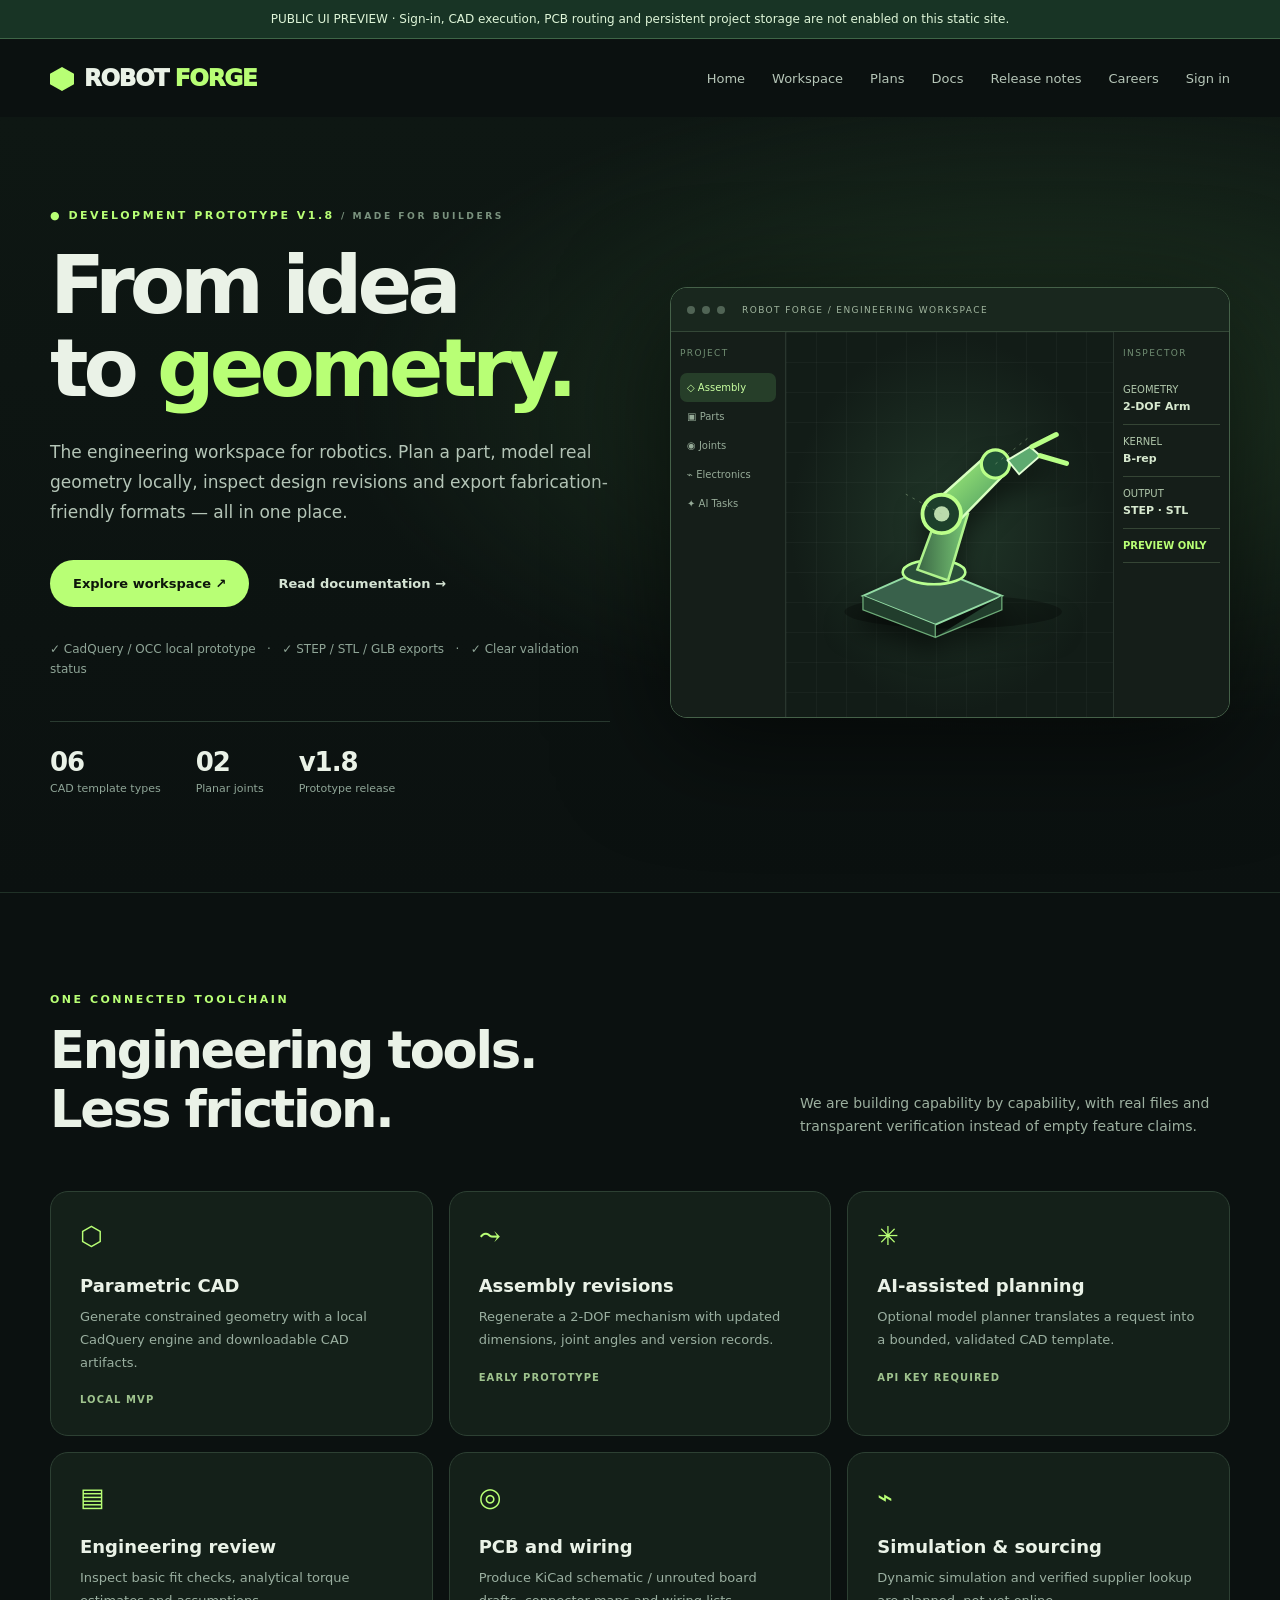
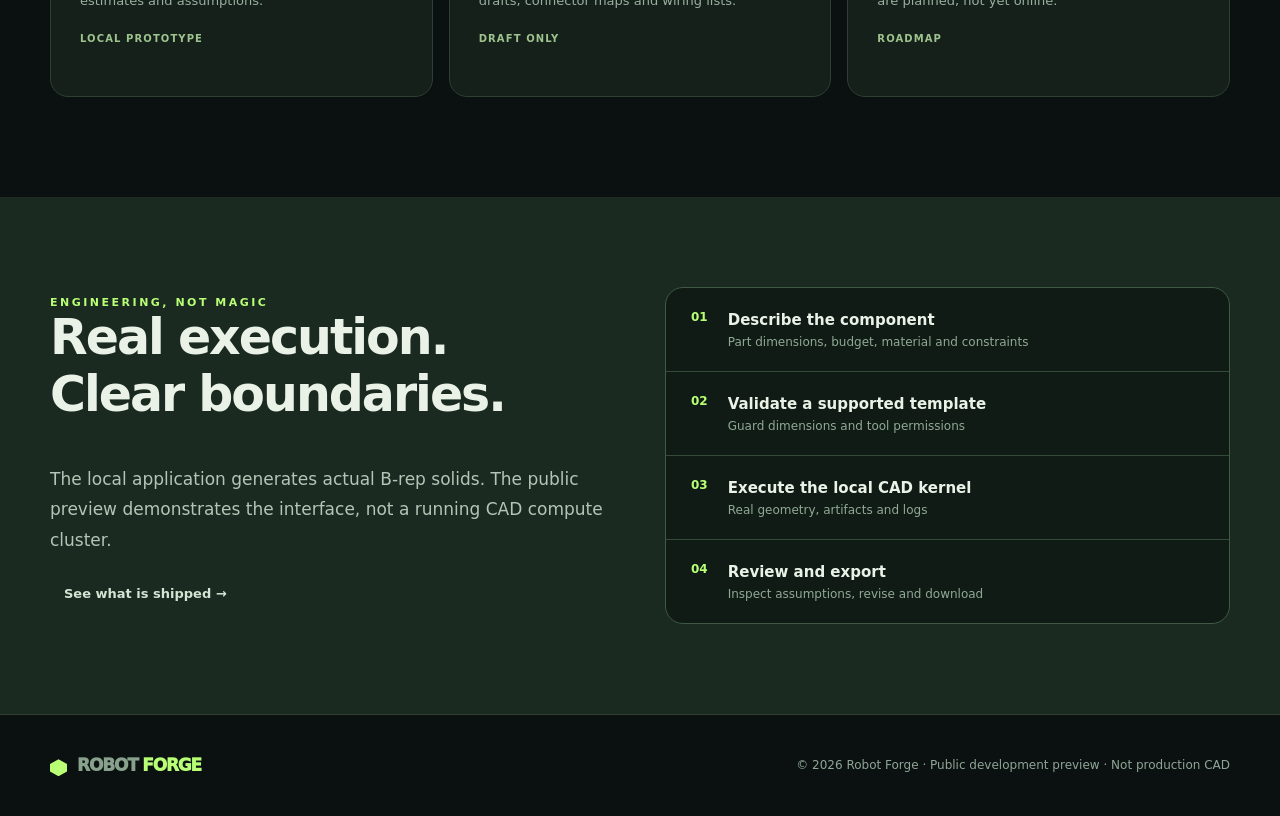
==== public/index.html @ c62af2f7 "feat(robot-forge): add public/index.html public preview" ====
<!doctype html>
<html lang="en"><head><meta charset="utf-8"><meta name="viewport" content="width=device-width, initial-scale=1">
<meta name="description" content="Robot Forge: autonomous robotics engineering, parametric CAD and electronics design. Public UI preview.">
<title>Robot Forge — Engineering, reimagined.</title>
<style>
:root{color-scheme:dark;--bg:#0b1110;--bg2:#111a17;--card:#14201b;--line:#2c3b33;--text:#eaf2e7;--muted:#9caf9f;--green:#b8ff75;--green2:#82c84a;--panel:#18221e;--round:19px;font-family:Inter,ui-sans-serif,system-ui,-apple-system,"Segoe UI",Arial,sans-serif}
*{box-sizing:border-box}html{scroll-behavior:smooth}body{margin:0;background:var(--bg);color:var(--text)}a{color:inherit;text-decoration:none}button,input{font:inherit}button{cursor:pointer}::selection{background:#b8ff75;color:#0b1110}
.notice{padding:10px 16px;text-align:center;background:#183425;border-bottom:1px solid #3e6547;color:#def5d8;font-size:12px;line-height:1.5}
.nav{height:78px;display:flex;align-items:center;gap:30px;max-width:1240px;margin:auto;padding:0 30px}.brand{font-weight:950;letter-spacing:-1.2px;font-size:23px;white-space:nowrap}.brand i{display:inline-block;width:24px;height:24px;background:var(--green);margin-right:10px;clip-path:polygon(50% 0,100% 28%,100% 72%,50% 100%,0 72%,0 28%);vertical-align:-5px}.brand span{color:var(--green)}.navlinks{display:flex;align-items:center;gap:27px;margin-left:auto}.navlinks a{font-size:13px;color:#b6c6b8}.navlinks a:hover,.navlinks a.active{color:var(--green)}.navbtn{border:1px solid #52774c;border-radius:999px;padding:11px 17px;color:var(--green);font-size:12px;font-weight:750}.burger{display:none;background:none;border:1px solid #33463b;border-radius:10px;padding:9px;color:var(--text)}
main{min-height:66vh}.container{max-width:1240px;margin:auto;padding:0 30px}.eyebrow{font-size:11px;text-transform:uppercase;letter-spacing:2.5px;font-weight:850;color:var(--green)}.eyebrow small{color:#7a927e}.hero{padding:92px 0 96px;overflow:hidden;background:radial-gradient(ellipse at 82% 37%,#203723 0%,transparent 48%),linear-gradient(180deg,#0e1713,var(--bg))}.hero-grid{display:grid;grid-template-columns:1fr 1fr;align-items:center;gap:60px}h1,h2,h3,p{margin-top:0}h1{font-size:clamp(52px,6.3vw,92px);letter-spacing:-5px;line-height:1.035;margin:22px 0 26px;font-weight:850}h1 em{font-style:normal;color:var(--green)}.lead{font-size:17px;line-height:1.78;color:#b4c5b7;max-width:560px}.actions{display:flex;flex-wrap:wrap;align-items:center;gap:15px;margin:32px 0}.primary{display:inline-flex;align-items:center;gap:22px;background:var(--green);color:#0d160b;padding:16px 23px;border:0;border-radius:999px;font-weight:850;font-size:13px}.primary:hover{background:#d0ff9f}.secondary{display:inline-block;color:#d5e4d4;font-weight:700;font-size:13px;padding:14px}.small{font-size:12px;color:#8fa597;line-height:1.7}.stats{margin-top:42px;display:flex;gap:35px;border-top:1px solid #2a3b31;padding-top:25px}.stat b{display:block;font-size:26px;letter-spacing:-1px}.stat span{font-size:11px;color:#8fa597}.mock{background:#111a16;border:1px solid #456149;border-radius:17px;overflow:hidden;box-shadow:0 25px 110px #0009;min-height:400px}.mockhead{height:44px;background:#19271e;border-bottom:1px solid #344737;display:flex;align-items:center;padding:0 16px;gap:7px}.dot{width:8px;height:8px;background:#506455;border-radius:50%}.mockhead small{margin-left:10px;letter-spacing:1.4px;color:#a1b69f;font-size:9px}.mockbody{display:grid;grid-template-columns:115px 1fr 116px;height:385px}.mocksidebar,.mockright{background:#151e19;border-right:1px solid #29362e;padding:16px 9px}.mockright{border-right:0;border-left:1px solid #29362e}.mocklabel{font-size:9px;letter-spacing:1.4px;color:#718e73;margin-bottom:15px}.item{padding:9px 7px;border-radius:7px;font-size:10px;color:#96ab98}.item.on{background:#263e29;color:#c8ffa0}.canvas{position:relative;background:radial-gradient(ellipse at center,#213729,#121c17 69%);display:flex;justify-content:center;align-items:center}.canvas::before{content:"";position:absolute;inset:0;background-image:linear-gradient(#ffffff08 1px,transparent 1px),linear-gradient(90deg,#ffffff08 1px,transparent 1px);background-size:30px 30px}.cad-art{position:relative;width:min(100%,320px);filter:drop-shadow(0 15px 12px #0008)}.mval{font-size:10px;color:#b1c8ac;padding:11px 0;border-bottom:1px solid #354535}.mval strong{display:block;color:#d7e9cf;font-size:11px;margin-top:5px}.mval b{color:var(--green)}
.section{padding:100px 0;border-top:1px solid #203127}.sectionhead{display:flex;justify-content:space-between;gap:40px;align-items:end;margin-bottom:38px}.section h2{font-size:clamp(34px,4vw,56px);letter-spacing:-2.3px;line-height:1.14;margin:15px 0}.sectionhead p{max-width:430px;line-height:1.7;color:var(--muted);font-size:14px}.cards{display:grid;grid-template-columns:repeat(3,1fr);gap:16px}.card{background:#142019;border:1px solid #2d4033;border-radius:18px;padding:29px;min-height:245px}.card .glyph{font-size:26px;color:var(--green);margin-bottom:24px}.card h3{font-size:18px;margin-bottom:10px}.card p{font-size:13px;color:#9aafa0;line-height:1.75}.chip{font-size:10px;color:#9fc38e;letter-spacing:1.1px;margin-top:20px;font-weight:800}.band{background:#1a2a20;padding:90px 0}.twocol{display:grid;grid-template-columns:1fr 1fr;gap:50px;align-items:center}.pipeline{border:1px solid #3f5944;border-radius:18px;overflow:hidden;background:#101b15}.step{padding:22px 25px;border-bottom:1px solid #344b39;display:flex;gap:20px}.step:last-child{border:0}.step b{color:var(--green);font-size:12px}.step strong{font-size:15px}.step p{margin:6px 0 0;color:#90a995;font-size:12px}.pagehero{padding:75px 0 43px;background:radial-gradient(ellipse at 90% 0,#203522 0,transparent 48%)}.pagehero h1{font-size:clamp(42px,5vw,66px);letter-spacing:-3px;max-width:840px}.pagehero p{color:#9cb3a0;line-height:1.75;max-width:740px}.content{padding:40px 0 110px}.panel{background:#14211a;border:1px solid #344839;border-radius:18px;padding:30px}.cols2{display:grid;grid-template-columns:1fr 1fr;gap:17px}.field{display:block;color:#b6c4b4;font-size:13px;margin:18px 0}.field input{display:block;width:100%;background:#0b1510;border:1px solid #3d5143;color:var(--text);padding:14px;border-radius:10px;margin-top:8px}.field input:disabled{opacity:.6}.muted{color:#9bb09e;font-size:13px;line-height:1.7}.pricing{display:grid;grid-template-columns:repeat(3,1fr);gap:18px}.price{border-radius:18px;padding:29px;border:1px solid #375139;background:#16241b}.price.featured{border-color:#9fdb66;box-shadow:0 0 0 1px #aaff6740}.price h3{font-size:21px}.price b{font-size:33px}.price li{margin:13px 0;font-size:13px;color:#b6c7b7}.lineitem{padding:21px 0;border-bottom:1px solid #304135}.lineitem strong{font-size:16px}.lineitem p{color:#9caf9b;font-size:13px;line-height:1.8}.lineitem small{color:var(--green)}code{background:#263829;padding:3px 6px;border-radius:5px;color:#caff9d}.footer{border-top:1px solid #2d4031;padding:40px 0;color:#87a18c;font-size:12px}.footer .container{display:flex;justify-content:space-between;gap:15px;align-items:center}
.work{display:grid;grid-template-columns:215px minmax(0,1fr) 285px;min-height:660px;border:1px solid #314337;border-radius:15px;overflow:hidden;margin:10px 0 50px}.workside,.workinfo{background:#111e17;padding:17px;border-right:1px solid #33473a}.workinfo{border-right:0;border-left:1px solid #33473a}.workmain{background:#0e1813;min-width:0}.worktitle{font-size:11px;color:#9eb2a1;font-weight:900;letter-spacing:1.1px;margin:12px 0 15px}.worktab{display:block;width:100%;text-align:left;background:transparent;color:#91a897;border:0;border-radius:9px;padding:12px;font-size:12px}.worktab.sel{color:var(--green);background:#243b29}.viewhead{padding:16px 20px;border-bottom:1px solid #2b3a31;display:flex;justify-content:space-between;color:#adbdac;font-size:12px}.viewcenter{display:grid;place-items:center;min-height:475px;background-image:linear-gradient(#ffffff05 1px,transparent 1px),linear-gradient(90deg,#ffffff05 1px,transparent 1px);background-size:24px 24px}.viewfoot{padding:14px 20px;border-top:1px solid #27392e;color:#84a58c;font-size:11px}.workinfo .panel{padding:13px;background:#18271d}.workinfo label{color:#a6baa6;font-size:11px}.workinfo .field input{font-size:12px}.workinfo .primary{width:100%;justify-content:center;font-size:11px}.warn{margin-top:12px;border:1px solid #576844;border-radius:10px;background:#28331d;padding:12px;font-size:11px;color:#d7e3ba;line-height:1.6}
@media(max-width:980px){.hero-grid,.twocol{grid-template-columns:1fr}.cards{grid-template-columns:repeat(2,1fr)}.work{grid-template-columns:150px minmax(0,1fr)}.workinfo{grid-column:1/-1;border-top:1px solid #33473a;border-left:0}.mock{max-width:650px}.pricing{grid-template-columns:1fr 1fr}.navlinks{gap:13px}.navlinks a{font-size:11px}}
@media(max-width:700px){.nav{height:65px;padding:0 20px}.brand{font-size:19px}.navlinks{display:none;position:absolute;z-index:20;left:12px;right:12px;top:106px;background:#18241b;padding:20px;border:1px solid #4b654b;border-radius:15px;flex-direction:column;align-items:stretch}.navlinks.show{display:flex}.navbtn{display:none}.burger{display:block;margin-left:auto}.container{padding:0 20px}.hero{padding:60px 0}.hero-grid{gap:35px}h1{font-size:58px;letter-spacing:-3.5px}.stats{gap:20px}.stat b{font-size:21px}.mockbody{grid-template-columns:82px 1fr 77px;height:290px}.mocksidebar,.mockright{padding:10px 5px}.item{font-size:8px}.mval{font-size:8px}.section{padding:55px 0}.sectionhead{display:block}.cards,.pricing,.cols2{grid-template-columns:1fr}.card{min-height:195px}.twocol{gap:25px}.pagehero{padding:48px 0 20px}.pagehero h1{font-size:42px}.work{display:block}.workside{display:flex;flex-wrap:wrap;gap:5px}.workside .worktitle{width:100%}.worktab{width:auto}.viewcenter{min-height:330px}.footer .container{display:block}.footer .small{margin-top:12px}}
</style></head>
<body><div class="notice">PUBLIC UI PREVIEW · Sign-in, CAD execution, PCB routing and persistent project storage are not enabled on this static site.</div>
<header class="nav"><a class="brand" href="/"><i></i>ROBOT <span>FORGE</span></a><nav class="navlinks" id="navlinks"><a href="/">Home</a><a href="/workspace/">Workspace</a><a href="/plans/">Plans</a><a href="/docs/">Docs</a><a href="/release-notes/">Release notes</a><a href="/careers/">Careers</a><a href="/login/">Sign in</a></nav><button class="burger" id="burger" aria-label="Open navigation">☰</button></header>
<main id="main"></main><footer class="footer"><div class="container"><a class="brand" href="/" style="font-size:17px"><i style="width:17px;height:17px"></i>ROBOT <span>FORGE</span></a><span class="small">© 2026 Robot Forge · Public development preview · Not production CAD</span></div></footer>
<script>
const CAD = '<svg class="cad-art" viewBox="0 0 500 390" role="img" aria-label="Illustrative mechanical arm geometry, not a generated CAD result"><defs><linearGradient id="g" x1="0" x2="1" y1="0" y2="1"><stop stop-color="#b1ff7d"/><stop offset="1" stop-color="#3f8c5d"/></linearGradient><linearGradient id="m" x1="0" x2="1"><stop stop-color="#3b6745"/><stop offset="1" stop-color="#79c976"/></linearGradient></defs><ellipse cx="255" cy="331" rx="170" ry="26" fill="#000" opacity=".28"/><path d="M114 306 218 260 331 306 227 351Z" fill="#39614b" stroke="#94dca5" stroke-width="3"/><path d="M114 306v22l113 43v-20M331 306v22l-104 43" fill="#213d2c" stroke="#6dab78" stroke-width="2"/><ellipse cx="225" cy="269" rx="49" ry="19" fill="#2a4e39" stroke="#b8ff90" stroke-width="4"/><path d="M199 265 236 165 278 178 247 282Z" fill="url(#m)" stroke="#aff28c" stroke-width="4"/><path d="M221 164 309 85 339 112 256 197Z" fill="url(#g)" stroke="#d8ffc0" stroke-width="4"/><circle cx="237" cy="178" r="30" fill="#1d402b" stroke="#bcff8a" stroke-width="6"/><circle cx="237" cy="178" r="12" fill="#badbac"/><circle cx="321" cy="100" r="22" fill="#205136" stroke="#baff88" stroke-width="5"/><path d="M340 94 375 73 391 87 358 116Z" fill="#5eab70" stroke="#e1ffd3" stroke-width="3"/><path d="M378 73 416 54M391 87l41 12" fill="none" stroke="#b8ff86" stroke-width="8" stroke-linecap="round"/><path d="M237 178l-60-33M321 100l55-44" stroke="#a9c99e" stroke-dasharray="4 8" opacity=".65"/></svg>';
const route = location.pathname.replace(/\/+$/,'')||'/';
const titles={'/':'Robot Forge — Engineering, reimagined.','/workspace':'Workspace · Robot Forge','/login':'Sign in · Robot Forge','/plans':'Plans · Robot Forge','/docs':'Documentation · Robot Forge','/release-notes':'Release notes · Robot Forge','/careers':'Careers · Robot Forge'};
document.title = titles[route]||titles['/'];
document.querySelectorAll('.navlinks a').forEach(a=>{if(new URL(a.href).pathname.replace(/\/+$/,'')===route)a.classList.add('active')});
document.getElementById('burger').addEventListener('click',()=>document.getElementById('navlinks').classList.toggle('show'));
const intro=(tag,title,sub)=>'<section class="pagehero"><div class="container"><div class="eyebrow">'+tag+'</div><h1>'+title+'</h1><p>'+sub+'</p></div></section>';
const card=(glyph,title,desc,chip)=>'<article class="card"><div class="glyph">'+glyph+'</div><h3>'+title+'</h3><p>'+desc+'</p><div class="chip">'+chip+'</div></article>';
const panel=(inner)=>'<div class="panel">'+inner+'</div>';
function home(){return '<section class="hero"><div class="container hero-grid"><div><div class="eyebrow">● Development prototype v1.8 <small> / MADE FOR BUILDERS</small></div><h1>From idea<br>to <em>geometry.</em></h1><p class="lead">The engineering workspace for robotics. Plan a part, model real geometry locally, inspect design revisions and export fabrication-friendly formats — all in one place.</p><div class="actions"><a class="primary" href="/workspace/">Explore workspace ↗</a><a class="secondary" href="/docs/">Read documentation →</a></div><div class="small">✓ CadQuery / OCC local prototype &nbsp; · &nbsp; ✓ STEP / STL / GLB exports &nbsp; · &nbsp; ✓ Clear validation status</div><div class="stats"><div class="stat"><b>06</b><span>CAD template types</span></div><div class="stat"><b>02</b><span>Planar joints</span></div><div class="stat"><b>v1.8</b><span>Prototype release</span></div></div></div><div class="mock"><div class="mockhead"><i class="dot"></i><i class="dot"></i><i class="dot"></i><small>ROBOT FORGE / ENGINEERING WORKSPACE</small></div><div class="mockbody"><div class="mocksidebar"><div class="mocklabel">PROJECT</div><div class="item on">◇ Assembly</div><div class="item">▣ Parts</div><div class="item">◉ Joints</div><div class="item">⌁ Electronics</div><div class="item">✦ AI Tasks</div></div><div class="canvas">'+CAD+'</div><div class="mockright"><div class="mocklabel">INSPECTOR</div><div class="mval">GEOMETRY<strong>2-DOF Arm</strong></div><div class="mval">KERNEL<strong>B-rep</strong></div><div class="mval">OUTPUT<strong>STEP · STL</strong></div><div class="mval"><b>PREVIEW ONLY</b></div></div></div></div></div></section><section class="section"><div class="container"><div class="sectionhead"><div><div class="eyebrow">ONE CONNECTED TOOLCHAIN</div><h2>Engineering tools.<br>Less friction.</h2></div><p>We are building capability by capability, with real files and transparent verification instead of empty feature claims.</p></div><div class="cards">'+card('⬡','Parametric CAD','Generate constrained geometry with a local CadQuery engine and downloadable CAD artifacts.','LOCAL MVP')+card('⤳','Assembly revisions','Regenerate a 2-DOF mechanism with updated dimensions, joint angles and version records.','EARLY PROTOTYPE')+card('✳','AI-assisted planning','Optional model planner translates a request into a bounded, validated CAD template.','API KEY REQUIRED')+card('▤','Engineering review','Inspect basic fit checks, analytical torque estimates and assumptions.','LOCAL PROTOTYPE')+card('◎','PCB and wiring','Produce KiCad schematic / unrouted board drafts, connector maps and wiring lists.','DRAFT ONLY')+card('⌁','Simulation & sourcing','Dynamic simulation and verified supplier lookup are planned, not yet online.','ROADMAP')+'</div></div></section><section class="band"><div class="container twocol"><div><div class="eyebrow">ENGINEERING, NOT MAGIC</div><h2 style="font-size:49px;letter-spacing:-2px">Real execution.<br>Clear boundaries.</h2><p class="lead">The local application generates actual B-rep solids. The public preview demonstrates the interface, not a running CAD compute cluster.</p><a href="/release-notes/" class="secondary">See what is shipped →</a></div><div class="pipeline"><div class="step"><b>01</b><div><strong>Describe the component</strong><p>Part dimensions, budget, material and constraints</p></div></div><div class="step"><b>02</b><div><strong>Validate a supported template</strong><p>Guard dimensions and tool permissions</p></div></div><div class="step"><b>03</b><div><strong>Execute the local CAD kernel</strong><p>Real geometry, artifacts and logs</p></div></div><div class="step"><b>04</b><div><strong>Review and export</strong><p>Inspect assumptions, revise and download</p></div></div></div></div></section>'}
function login(){return intro('ACCOUNT ACCESS','Build with clarity.','Sign-in and project storage are intentionally disabled on this public UI preview.')+'<section class="content"><div class="container" style="max-width:560px">'+panel('<div class="eyebrow">PREVIEW MODE</div><h2 style="margin-top:10px;font-size:31px">Sign in to Robot Forge</h2><label class="field">Email address<input placeholder="you@example.com" type="email" disabled autocomplete="off"></label><label class="field">Password<input placeholder="••••••••" type="password" disabled autocomplete="off"></label><button class="primary" disabled style="opacity:.5">Sign in — disabled in preview</button><p class="warn">This is a visual preview. Do not enter personal information. Accounts are available only in the locally installed prototype.</p>')+'</div></section>'}
function plans(){return intro('PLANS & PRICING','Build more. Pay only when it works.','The public demo is free. The plans below illustrate future product tiers; no paid subscriptions are active.')+'<section class="content"><div class="container"><div class="pricing"><div class="price"><div class="eyebrow">LOCAL MVP</div><h3>Free</h3><b>$0</b><p class="muted">Personal prototypes and engineering exploration.</p><ul><li>Public UI demo</li><li>Local CAD environment</li><li>CAD exports on supported templates</li></ul><span class="chip">AVAILABLE LOCALLY</span></div><div class="price featured"><div class="eyebrow">PLANNED</div><h3>Maker</h3><b>Coming soon</b><p class="muted">Future cloud engineering tools for individual builders.</p><ul><li>Cloud project workspaces</li><li>Expanded CAD automation</li><li>Artifact storage</li></ul><span class="chip">NOT FOR SALE</span></div><div class="price"><div class="eyebrow">PLANNED</div><h3>Team</h3><b>Coming soon</b><p class="muted">Collaboration, reviews and organizational control.</p><ul><li>Team reviews</li><li>Permissions</li><li>Advanced engineering workers</li></ul><span class="chip">NOT FOR SALE</span></div></div></div></section>'}
function docs(){return intro('DOCUMENTATION','Engineering knowledge, organized.','Get started with the local prototype and understand what the online demo does — and does not — execute.')+'<section class="content"><div class="container cols2">'+panel('<h3>01 / Getting started</h3><p class="muted">Download and extract the Robot Forge v1.8 local source package. Install Python 3.12 with the listed dependencies. Run the included Windows launcher and open <code>http://127.0.0.1:8000</code>.</p><h3>02 / Generate CAD</h3><p class="muted">Use a supported template such as a mounting plate, simple bracket or 2R arm. Local CAD generation exports STEP/STL/GLB.</p><h3>03 / Review</h3><p class="muted">Read geometry checks, explicit assumptions and version history before manufacturing.</p>')+panel('<h3>Important limitations</h3><p class="muted">The hosted Render preview has no CAD worker, user accounts, private database, OpenAI keys, payments or simulation execution.</p><p class="muted">KiCad schematic and board outputs are drafts. Official ERC/DRC and physical safety checks remain required before fabrication.</p><h3>Roadmap</h3><p class="muted">Engine-backed EDA verification · secure cloud workers · reliable artifact storage · bounded multi-agent execution.</p><a class="primary" href="/workspace/">See UI preview ↗</a>')+'</div></section>'}
function notes(){return intro('CHANGELOG','Release notes.','A transparent record of prototype milestones; no unverified feature is marked production-ready.')+'<section class="content"><div class="container" style="max-width:920px">'+[['v1.8 · UI & wiring draft','Fixed stylesheet paths, introduced UI-only offline preview, created unrouted KiCad PCB and harness metadata.'],['v1.7 · Electronics integration','Added AX-18A design screening and editable KiCad schematic drafts. Official ERC still pending.'],['v1.6 · Engineering review','Added bounded CAD modification approvals, basic assembly checks and 2R torque estimates.'],['v1.4–1.5 · Product experience','Introduced landing, documentation, account pages and engineering review interface.'],['v1.2–1.3 · Geometry foundation','Built the initial local CAD execution and editable project artifacts.']].map(x=>'<div class="lineitem"><small>PROTOTYPE MILESTONE</small><h3 style="margin:10px 0">'+x[0]+'</h3><p>'+x[1]+'</p></div>').join('')+'</div></section>'}
function careers(){return intro('CAREERS','Build tools for people who build robots.','Robot Forge is an early experimental project. No currently open paid positions are being advertised.')+'<section class="content"><div class="container"><div class="cards">'+card('⌘','Robotics engineering','Mechanical design, motion systems and engineering validation.','FUTURE FOCUS')+card('✳','Applied AI systems','Tool-calling agents, guarded actions and execution tracing.','FUTURE FOCUS')+card('◇','Frontend engineering','High-density interactive 3D tools and precise creative UI.','FUTURE FOCUS')+'</div><p class="muted" style="margin-top:24px">Hiring information will be published only if real openings exist.</p></div></section>'}
function workspace(){return intro('ENGINEERING WORKSPACE','Your ideas, in context.','Interactive interface preview. CAD files are not generated on this public Render site.')+'<section class="content" style="padding-top:10px"><div class="container"><div class="work"><div class="workside"><div class="worktitle">PROJECT EXPLORER</div>'+['CAD Studio','Assembly','Electronics','PCB layout','Wiring harness','Engineering review','AI Task log'].map((n,i)=>'<button class="worktab '+(i===0?'sel':'')+'" data-tab="'+n+'">◇ '+n+'</button>').join('')+'</div><div class="workmain"><div class="viewhead"><span id="viewlabel">CAD Studio · DEMO PREVIEW</span><span>ISOMETRIC · FRONT · TOP</span></div><div class="viewcenter" id="viewer">'+CAD+'</div><div class="viewfoot">VISUAL SCHEMATIC · NOT LIVE CAD · V1.8 STATIC PREVIEW</div></div><div class="workinfo"><div class="worktitle">OBJECT INSPECTOR</div><div class="panel"><p class="muted">Selected object</p><h3 style="font-size:16px">2-DOF demonstration arm</h3><label class="field">Link A (mm)<input disabled value="120"></label><label class="field">Link B (mm)<input disabled value="90"></label><label class="field">Material<input disabled value="Prototype only"></label><button class="primary" disabled style="opacity:.56">Generate CAD — offline</button><div class="warn">The preview does not execute CAD or store projects. Download and run the local v1.8 source for supported functions.</div></div></div></div></div></section>'}
const content={'/':home,'/login':login,'/plans':plans,'/docs':docs,'/release-notes':notes,'/careers':careers,'/workspace':workspace};
document.getElementById('main').innerHTML=(content[route]||home)();
document.querySelectorAll('.worktab').forEach(b=>b.addEventListener('click',()=>{document.querySelectorAll('.worktab').forEach(x=>x.classList.remove('sel'));b.classList.add('sel');document.getElementById('viewlabel').textContent=b.dataset.tab+' · UI PREVIEW'}));
</script></body></html>
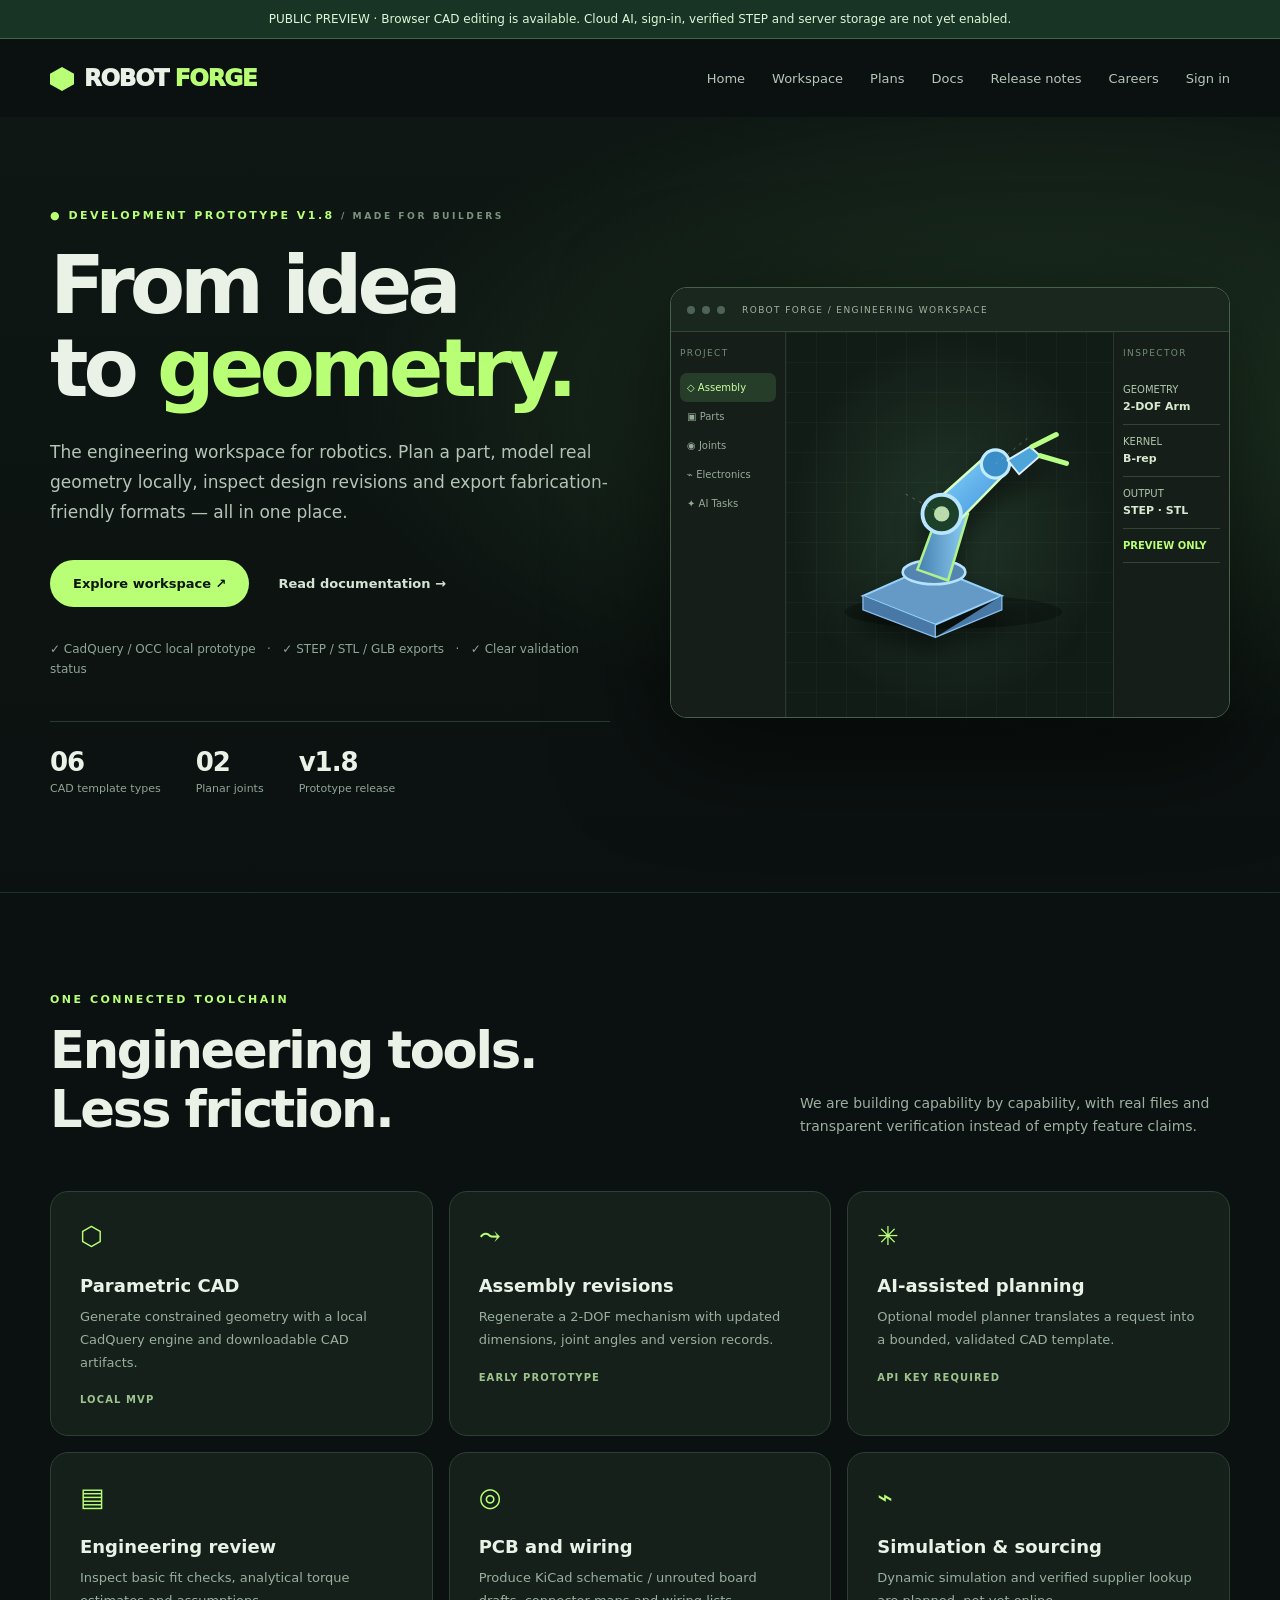
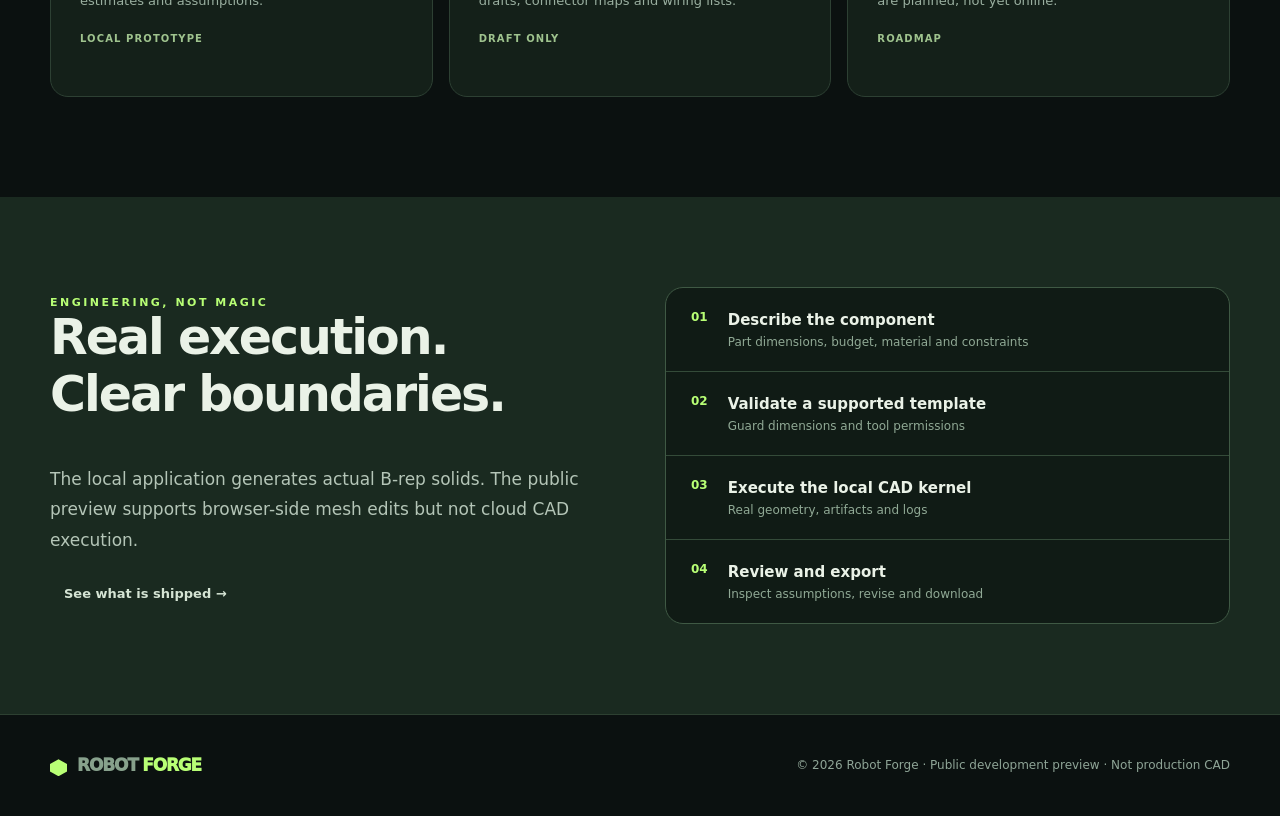
==== commit cc3700f2: "style(site): unify bright sky-blue product theme on public/index.html" ====
--- a/public/index.html
+++ b/public/index.html
@@ -12,12 +12,12 @@
 .work{display:grid;grid-template-columns:215px minmax(0,1fr) 285px;min-height:660px;border:1px solid #314337;border-radius:15px;overflow:hidden;margin:10px 0 50px}.workside,.workinfo{background:#111e17;padding:17px;border-right:1px solid #33473a}.workinfo{border-right:0;border-left:1px solid #33473a}.workmain{background:#0e1813;min-width:0}.worktitle{font-size:11px;color:#9eb2a1;font-weight:900;letter-spacing:1.1px;margin:12px 0 15px}.worktab{display:block;width:100%;text-align:left;background:transparent;color:#91a897;border:0;border-radius:9px;padding:12px;font-size:12px}.worktab.sel{color:var(--green);background:#243b29}.viewhead{padding:16px 20px;border-bottom:1px solid #2b3a31;display:flex;justify-content:space-between;color:#adbdac;font-size:12px}.viewcenter{display:grid;place-items:center;min-height:475px;background-image:linear-gradient(#ffffff05 1px,transparent 1px),linear-gradient(90deg,#ffffff05 1px,transparent 1px);background-size:24px 24px}.viewfoot{padding:14px 20px;border-top:1px solid #27392e;color:#84a58c;font-size:11px}.workinfo .panel{padding:13px;background:#18271d}.workinfo label{color:#a6baa6;font-size:11px}.workinfo .field input{font-size:12px}.workinfo .primary{width:100%;justify-content:center;font-size:11px}.warn{margin-top:12px;border:1px solid #576844;border-radius:10px;background:#28331d;padding:12px;font-size:11px;color:#d7e3ba;line-height:1.6}
 @media(max-width:980px){.hero-grid,.twocol{grid-template-columns:1fr}.cards{grid-template-columns:repeat(2,1fr)}.work{grid-template-columns:150px minmax(0,1fr)}.workinfo{grid-column:1/-1;border-top:1px solid #33473a;border-left:0}.mock{max-width:650px}.pricing{grid-template-columns:1fr 1fr}.navlinks{gap:13px}.navlinks a{font-size:11px}}
 @media(max-width:700px){.nav{height:65px;padding:0 20px}.brand{font-size:19px}.navlinks{display:none;position:absolute;z-index:20;left:12px;right:12px;top:106px;background:#18241b;padding:20px;border:1px solid #4b654b;border-radius:15px;flex-direction:column;align-items:stretch}.navlinks.show{display:flex}.navbtn{display:none}.burger{display:block;margin-left:auto}.container{padding:0 20px}.hero{padding:60px 0}.hero-grid{gap:35px}h1{font-size:58px;letter-spacing:-3.5px}.stats{gap:20px}.stat b{font-size:21px}.mockbody{grid-template-columns:82px 1fr 77px;height:290px}.mocksidebar,.mockright{padding:10px 5px}.item{font-size:8px}.mval{font-size:8px}.section{padding:55px 0}.sectionhead{display:block}.cards,.pricing,.cols2{grid-template-columns:1fr}.card{min-height:195px}.twocol{gap:25px}.pagehero{padding:48px 0 20px}.pagehero h1{font-size:42px}.work{display:block}.workside{display:flex;flex-wrap:wrap;gap:5px}.workside .worktitle{width:100%}.worktab{width:auto}.viewcenter{min-height:330px}.footer .container{display:block}.footer .small{margin-top:12px}}
-</style></head>
-<body><div class="notice">PUBLIC UI PREVIEW · Sign-in, CAD execution, PCB routing and persistent project storage are not enabled on this static site.</div>
+</style><link rel="stylesheet" href="/site-theme-sky.css?v=22"></head>
+<body><div class="notice">PUBLIC PREVIEW · Browser CAD editing is available. Cloud AI, sign-in, verified STEP and server storage are not yet enabled.</div>
 <header class="nav"><a class="brand" href="/"><i></i>ROBOT <span>FORGE</span></a><nav class="navlinks" id="navlinks"><a href="/">Home</a><a href="/workspace/">Workspace</a><a href="/plans/">Plans</a><a href="/docs/">Docs</a><a href="/release-notes/">Release notes</a><a href="/careers/">Careers</a><a href="/login/">Sign in</a></nav><button class="burger" id="burger" aria-label="Open navigation">☰</button></header>
 <main id="main"></main><footer class="footer"><div class="container"><a class="brand" href="/" style="font-size:17px"><i style="width:17px;height:17px"></i>ROBOT <span>FORGE</span></a><span class="small">© 2026 Robot Forge · Public development preview · Not production CAD</span></div></footer>
 <script>
-const CAD = '<svg class="cad-art" viewBox="0 0 500 390" role="img" aria-label="Illustrative mechanical arm geometry, not a generated CAD result"><defs><linearGradient id="g" x1="0" x2="1" y1="0" y2="1"><stop stop-color="#b1ff7d"/><stop offset="1" stop-color="#3f8c5d"/></linearGradient><linearGradient id="m" x1="0" x2="1"><stop stop-color="#3b6745"/><stop offset="1" stop-color="#79c976"/></linearGradient></defs><ellipse cx="255" cy="331" rx="170" ry="26" fill="#000" opacity=".28"/><path d="M114 306 218 260 331 306 227 351Z" fill="#39614b" stroke="#94dca5" stroke-width="3"/><path d="M114 306v22l113 43v-20M331 306v22l-104 43" fill="#213d2c" stroke="#6dab78" stroke-width="2"/><ellipse cx="225" cy="269" rx="49" ry="19" fill="#2a4e39" stroke="#b8ff90" stroke-width="4"/><path d="M199 265 236 165 278 178 247 282Z" fill="url(#m)" stroke="#aff28c" stroke-width="4"/><path d="M221 164 309 85 339 112 256 197Z" fill="url(#g)" stroke="#d8ffc0" stroke-width="4"/><circle cx="237" cy="178" r="30" fill="#1d402b" stroke="#bcff8a" stroke-width="6"/><circle cx="237" cy="178" r="12" fill="#badbac"/><circle cx="321" cy="100" r="22" fill="#205136" stroke="#baff88" stroke-width="5"/><path d="M340 94 375 73 391 87 358 116Z" fill="#5eab70" stroke="#e1ffd3" stroke-width="3"/><path d="M378 73 416 54M391 87l41 12" fill="none" stroke="#b8ff86" stroke-width="8" stroke-linecap="round"/><path d="M237 178l-60-33M321 100l55-44" stroke="#a9c99e" stroke-dasharray="4 8" opacity=".65"/></svg>';
+const CAD = '<svg class="cad-art" viewBox="0 0 500 390" role="img" aria-label="Illustrative mechanical arm geometry, not a generated CAD result"><defs><linearGradient id="g" x1="0" x2="1" y1="0" y2="1"><stop stop-color="#8cdbff"/><stop offset="1" stop-color="#398bd7"/></linearGradient><linearGradient id="m" x1="0" x2="1"><stop stop-color="#457fae"/><stop offset="1" stop-color="#8dcef5"/></linearGradient></defs><ellipse cx="255" cy="331" rx="170" ry="26" fill="#000" opacity=".28"/><path d="M114 306 218 260 331 306 227 351Z" fill="#659ac6" stroke="#95d3fc" stroke-width="3"/><path d="M114 306v22l113 43v-20M331 306v22l-104 43" fill="#4778a6" stroke="#8abeec" stroke-width="2"/><ellipse cx="225" cy="269" rx="49" ry="19" fill="#5385b0" stroke="#b4e3ff" stroke-width="4"/><path d="M199 265 236 165 278 178 247 282Z" fill="url(#m)" stroke="#aff28c" stroke-width="4"/><path d="M221 164 309 85 339 112 256 197Z" fill="url(#g)" stroke="#d8ffc0" stroke-width="4"/><circle cx="237" cy="178" r="30" fill="#1d402b" stroke="#b8e5ff" stroke-width="6"/><circle cx="237" cy="178" r="12" fill="#badbac"/><circle cx="321" cy="100" r="22" fill="#3a8dc7" stroke="#c1ebff" stroke-width="5"/><path d="M340 94 375 73 391 87 358 116Z" fill="#4da5d9" stroke="#daefff" stroke-width="3"/><path d="M378 73 416 54M391 87l41 12" fill="none" stroke="#b8ff86" stroke-width="8" stroke-linecap="round"/><path d="M237 178l-60-33M321 100l55-44" stroke="#a9c99e" stroke-dasharray="4 8" opacity=".65"/></svg>';
 const route = location.pathname.replace(/\/+$/,'')||'/';
 const titles={'/':'Robot Forge — Engineering, reimagined.','/workspace':'Workspace · Robot Forge','/login':'Sign in · Robot Forge','/plans':'Plans · Robot Forge','/docs':'Documentation · Robot Forge','/release-notes':'Release notes · Robot Forge','/careers':'Careers · Robot Forge'};
 document.title = titles[route]||titles['/'];
@@ -26,7 +26,7 @@
 const intro=(tag,title,sub)=>'<section class="pagehero"><div class="container"><div class="eyebrow">'+tag+'</div><h1>'+title+'</h1><p>'+sub+'</p></div></section>';
 const card=(glyph,title,desc,chip)=>'<article class="card"><div class="glyph">'+glyph+'</div><h3>'+title+'</h3><p>'+desc+'</p><div class="chip">'+chip+'</div></article>';
 const panel=(inner)=>'<div class="panel">'+inner+'</div>';
-function home(){return '<section class="hero"><div class="container hero-grid"><div><div class="eyebrow">● Development prototype v1.8 <small> / MADE FOR BUILDERS</small></div><h1>From idea<br>to <em>geometry.</em></h1><p class="lead">The engineering workspace for robotics. Plan a part, model real geometry locally, inspect design revisions and export fabrication-friendly formats — all in one place.</p><div class="actions"><a class="primary" href="/workspace/">Explore workspace ↗</a><a class="secondary" href="/docs/">Read documentation →</a></div><div class="small">✓ CadQuery / OCC local prototype &nbsp; · &nbsp; ✓ STEP / STL / GLB exports &nbsp; · &nbsp; ✓ Clear validation status</div><div class="stats"><div class="stat"><b>06</b><span>CAD template types</span></div><div class="stat"><b>02</b><span>Planar joints</span></div><div class="stat"><b>v1.8</b><span>Prototype release</span></div></div></div><div class="mock"><div class="mockhead"><i class="dot"></i><i class="dot"></i><i class="dot"></i><small>ROBOT FORGE / ENGINEERING WORKSPACE</small></div><div class="mockbody"><div class="mocksidebar"><div class="mocklabel">PROJECT</div><div class="item on">◇ Assembly</div><div class="item">▣ Parts</div><div class="item">◉ Joints</div><div class="item">⌁ Electronics</div><div class="item">✦ AI Tasks</div></div><div class="canvas">'+CAD+'</div><div class="mockright"><div class="mocklabel">INSPECTOR</div><div class="mval">GEOMETRY<strong>2-DOF Arm</strong></div><div class="mval">KERNEL<strong>B-rep</strong></div><div class="mval">OUTPUT<strong>STEP · STL</strong></div><div class="mval"><b>PREVIEW ONLY</b></div></div></div></div></div></section><section class="section"><div class="container"><div class="sectionhead"><div><div class="eyebrow">ONE CONNECTED TOOLCHAIN</div><h2>Engineering tools.<br>Less friction.</h2></div><p>We are building capability by capability, with real files and transparent verification instead of empty feature claims.</p></div><div class="cards">'+card('⬡','Parametric CAD','Generate constrained geometry with a local CadQuery engine and downloadable CAD artifacts.','LOCAL MVP')+card('⤳','Assembly revisions','Regenerate a 2-DOF mechanism with updated dimensions, joint angles and version records.','EARLY PROTOTYPE')+card('✳','AI-assisted planning','Optional model planner translates a request into a bounded, validated CAD template.','API KEY REQUIRED')+card('▤','Engineering review','Inspect basic fit checks, analytical torque estimates and assumptions.','LOCAL PROTOTYPE')+card('◎','PCB and wiring','Produce KiCad schematic / unrouted board drafts, connector maps and wiring lists.','DRAFT ONLY')+card('⌁','Simulation & sourcing','Dynamic simulation and verified supplier lookup are planned, not yet online.','ROADMAP')+'</div></div></section><section class="band"><div class="container twocol"><div><div class="eyebrow">ENGINEERING, NOT MAGIC</div><h2 style="font-size:49px;letter-spacing:-2px">Real execution.<br>Clear boundaries.</h2><p class="lead">The local application generates actual B-rep solids. The public preview demonstrates the interface, not a running CAD compute cluster.</p><a href="/release-notes/" class="secondary">See what is shipped →</a></div><div class="pipeline"><div class="step"><b>01</b><div><strong>Describe the component</strong><p>Part dimensions, budget, material and constraints</p></div></div><div class="step"><b>02</b><div><strong>Validate a supported template</strong><p>Guard dimensions and tool permissions</p></div></div><div class="step"><b>03</b><div><strong>Execute the local CAD kernel</strong><p>Real geometry, artifacts and logs</p></div></div><div class="step"><b>04</b><div><strong>Review and export</strong><p>Inspect assumptions, revise and download</p></div></div></div></div></section>'}
+function home(){return '<section class="hero"><div class="container hero-grid"><div><div class="eyebrow">● Development prototype v1.8 <small> / MADE FOR BUILDERS</small></div><h1>From idea<br>to <em>geometry.</em></h1><p class="lead">The engineering workspace for robotics. Plan a part, model real geometry locally, inspect design revisions and export fabrication-friendly formats — all in one place.</p><div class="actions"><a class="primary" href="/workspace/">Explore workspace ↗</a><a class="secondary" href="/docs/">Read documentation →</a></div><div class="small">✓ CadQuery / OCC local prototype &nbsp; · &nbsp; ✓ STEP / STL / GLB exports &nbsp; · &nbsp; ✓ Clear validation status</div><div class="stats"><div class="stat"><b>06</b><span>CAD template types</span></div><div class="stat"><b>02</b><span>Planar joints</span></div><div class="stat"><b>v1.8</b><span>Prototype release</span></div></div></div><div class="mock"><div class="mockhead"><i class="dot"></i><i class="dot"></i><i class="dot"></i><small>ROBOT FORGE / ENGINEERING WORKSPACE</small></div><div class="mockbody"><div class="mocksidebar"><div class="mocklabel">PROJECT</div><div class="item on">◇ Assembly</div><div class="item">▣ Parts</div><div class="item">◉ Joints</div><div class="item">⌁ Electronics</div><div class="item">✦ AI Tasks</div></div><div class="canvas">'+CAD+'</div><div class="mockright"><div class="mocklabel">INSPECTOR</div><div class="mval">GEOMETRY<strong>2-DOF Arm</strong></div><div class="mval">KERNEL<strong>B-rep</strong></div><div class="mval">OUTPUT<strong>STEP · STL</strong></div><div class="mval"><b>PREVIEW ONLY</b></div></div></div></div></div></section><section class="section"><div class="container"><div class="sectionhead"><div><div class="eyebrow">ONE CONNECTED TOOLCHAIN</div><h2>Engineering tools.<br>Less friction.</h2></div><p>We are building capability by capability, with real files and transparent verification instead of empty feature claims.</p></div><div class="cards">'+card('⬡','Parametric CAD','Generate constrained geometry with a local CadQuery engine and downloadable CAD artifacts.','LOCAL MVP')+card('⤳','Assembly revisions','Regenerate a 2-DOF mechanism with updated dimensions, joint angles and version records.','EARLY PROTOTYPE')+card('✳','AI-assisted planning','Optional model planner translates a request into a bounded, validated CAD template.','API KEY REQUIRED')+card('▤','Engineering review','Inspect basic fit checks, analytical torque estimates and assumptions.','LOCAL PROTOTYPE')+card('◎','PCB and wiring','Produce KiCad schematic / unrouted board drafts, connector maps and wiring lists.','DRAFT ONLY')+card('⌁','Simulation & sourcing','Dynamic simulation and verified supplier lookup are planned, not yet online.','ROADMAP')+'</div></div></section><section class="band"><div class="container twocol"><div><div class="eyebrow">ENGINEERING, NOT MAGIC</div><h2 style="font-size:49px;letter-spacing:-2px">Real execution.<br>Clear boundaries.</h2><p class="lead">The local application generates actual B-rep solids. The public preview supports browser-side mesh edits but not cloud CAD execution.</p><a href="/release-notes/" class="secondary">See what is shipped →</a></div><div class="pipeline"><div class="step"><b>01</b><div><strong>Describe the component</strong><p>Part dimensions, budget, material and constraints</p></div></div><div class="step"><b>02</b><div><strong>Validate a supported template</strong><p>Guard dimensions and tool permissions</p></div></div><div class="step"><b>03</b><div><strong>Execute the local CAD kernel</strong><p>Real geometry, artifacts and logs</p></div></div><div class="step"><b>04</b><div><strong>Review and export</strong><p>Inspect assumptions, revise and download</p></div></div></div></div></section>'}
 function login(){return intro('ACCOUNT ACCESS','Build with clarity.','Sign-in and project storage are intentionally disabled on this public UI preview.')+'<section class="content"><div class="container" style="max-width:560px">'+panel('<div class="eyebrow">PREVIEW MODE</div><h2 style="margin-top:10px;font-size:31px">Sign in to Robot Forge</h2><label class="field">Email address<input placeholder="you@example.com" type="email" disabled autocomplete="off"></label><label class="field">Password<input placeholder="••••••••" type="password" disabled autocomplete="off"></label><button class="primary" disabled style="opacity:.5">Sign in — disabled in preview</button><p class="warn">This is a visual preview. Do not enter personal information. Accounts are available only in the locally installed prototype.</p>')+'</div></section>'}
 function plans(){return intro('PLANS & PRICING','Build more. Pay only when it works.','The public demo is free. The plans below illustrate future product tiers; no paid subscriptions are active.')+'<section class="content"><div class="container"><div class="pricing"><div class="price"><div class="eyebrow">LOCAL MVP</div><h3>Free</h3><b>$0</b><p class="muted">Personal prototypes and engineering exploration.</p><ul><li>Public UI demo</li><li>Local CAD environment</li><li>CAD exports on supported templates</li></ul><span class="chip">AVAILABLE LOCALLY</span></div><div class="price featured"><div class="eyebrow">PLANNED</div><h3>Maker</h3><b>Coming soon</b><p class="muted">Future cloud engineering tools for individual builders.</p><ul><li>Cloud project workspaces</li><li>Expanded CAD automation</li><li>Artifact storage</li></ul><span class="chip">NOT FOR SALE</span></div><div class="price"><div class="eyebrow">PLANNED</div><h3>Team</h3><b>Coming soon</b><p class="muted">Collaboration, reviews and organizational control.</p><ul><li>Team reviews</li><li>Permissions</li><li>Advanced engineering workers</li></ul><span class="chip">NOT FOR SALE</span></div></div></div></section>'}
 function docs(){return intro('DOCUMENTATION','Engineering knowledge, organized.','Get started with the local prototype and understand what the online demo does — and does not — execute.')+'<section class="content"><div class="container cols2">'+panel('<h3>01 / Getting started</h3><p class="muted">Download and extract the Robot Forge v1.8 local source package. Install Python 3.12 with the listed dependencies. Run the included Windows launcher and open <code>http://127.0.0.1:8000</code>.</p><h3>02 / Generate CAD</h3><p class="muted">Use a supported template such as a mounting plate, simple bracket or 2R arm. Local CAD generation exports STEP/STL/GLB.</p><h3>03 / Review</h3><p class="muted">Read geometry checks, explicit assumptions and version history before manufacturing.</p>')+panel('<h3>Important limitations</h3><p class="muted">The hosted Render preview has no CAD worker, user accounts, private database, OpenAI keys, payments or simulation execution.</p><p class="muted">KiCad schematic and board outputs are drafts. Official ERC/DRC and physical safety checks remain required before fabrication.</p><h3>Roadmap</h3><p class="muted">Engine-backed EDA verification · secure cloud workers · reliable artifact storage · bounded multi-agent execution.</p><a class="primary" href="/workspace/">See UI preview ↗</a>')+'</div></section>'}
